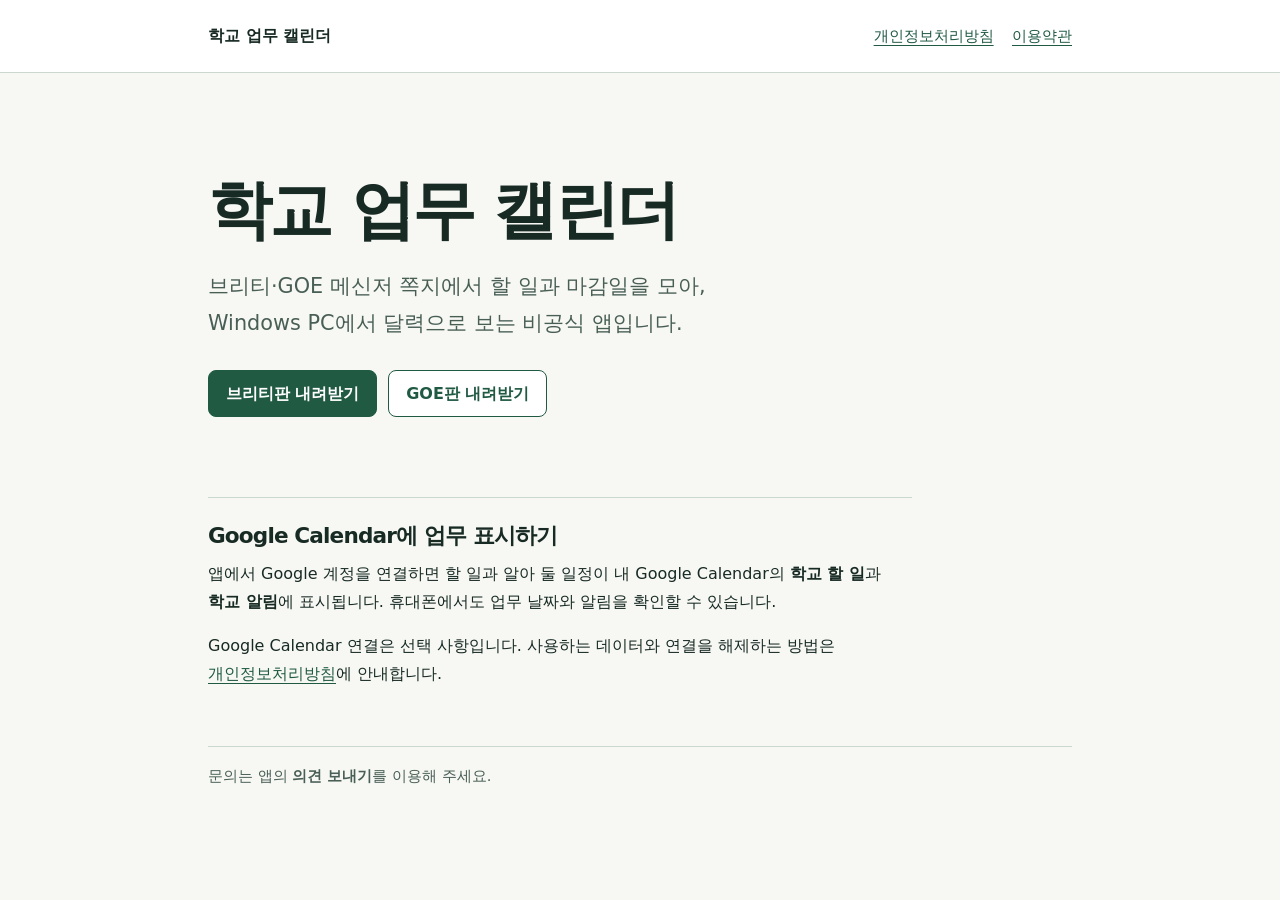
==== index.html @ 5df11e73 "Publish School Work Calendar information pages" ====
<!doctype html>
<html lang="ko">
<head>
  <meta charset="utf-8">
  <meta name="viewport" content="width=device-width, initial-scale=1">
  <meta name="description" content="브리티·GOE 메신저 쪽지에서 할 일과 마감일을 정리하는 Windows용 학교 업무 캘린더입니다.">
  <title>학교 업무 캘린더</title>
  <link rel="stylesheet" href="style.css">
</head>
<body>
  <header class="bar">
    <div class="wrap bar-inner">
      <a class="wordmark" href="./" aria-current="page">학교 업무 캘린더</a>
      <nav aria-label="안내"><a href="privacy.html">개인정보처리방침</a><a href="terms.html">이용약관</a></nav>
    </div>
  </header>
  <main class="wrap">
    <section class="intro">
      <h1>학교 업무 캘린더</h1>
      <p class="lead">브리티·GOE 메신저 쪽지에서 할 일과 마감일을 모아, Windows PC에서 달력으로 보는 비공식 앱입니다.</p>
      <div class="downloads">
        <a class="button" href="https://github.com/rndosd/brity-assistant-public/releases/latest">브리티판 내려받기</a>
        <a class="button secondary" href="https://github.com/rndosd/goe-messenger-calendar/releases/latest">GOE판 내려받기</a>
      </div>
    </section>
    <section class="details" aria-labelledby="google-title">
      <h2 id="google-title">Google Calendar에 업무 표시하기</h2>
      <p>앱에서 Google 계정을 연결하면 할 일과 알아 둘 일정이 내 Google Calendar의 <strong>학교 할 일</strong>과 <strong>학교 알림</strong>에 표시됩니다. 휴대폰에서도 업무 날짜와 알림을 확인할 수 있습니다.</p>
      <p>Google Calendar 연결은 선택 사항입니다. 사용하는 데이터와 연결을 해제하는 방법은 <a href="privacy.html">개인정보처리방침</a>에 안내합니다.</p>
    </section>
  </main>
  <footer class="wrap footer">문의는 앱의 <strong>의견 보내기</strong>를 이용해 주세요.</footer>
</body>
</html>
---- style.css ----
:root {
  color-scheme: light;
  --page: #f7f8f4;
  --surface: #fff;
  --ink: #182a24;
  --muted: #495f56;
  --rule: #cbd8cf;
  --accent: #205a43;
  --focus: #914900;
  font-family: "Malgun Gothic", "Apple SD Gothic Neo", system-ui, sans-serif;
}

* { box-sizing: border-box; }
body { margin: 0; color: var(--ink); background: var(--page); line-height: 1.75; word-break: keep-all; overflow-wrap: anywhere; }
a { color: var(--accent); text-underline-offset: .25em; }
a:hover { text-decoration-thickness: .13em; }
a:focus-visible { outline: 3px solid var(--focus); outline-offset: 4px; }
.wrap { width: min(100% - 2.5rem, 54rem); margin-inline: auto; }
.bar { background: var(--surface); border-bottom: 1px solid var(--rule); }
.bar-inner { min-height: 4.5rem; display: flex; flex-wrap: wrap; align-items: center; justify-content: space-between; gap: .25rem 1.5rem; padding-block: .7rem; }
.wordmark { font-weight: 700; color: var(--ink); text-decoration: none; }
nav { display: flex; flex-wrap: wrap; gap: .25rem 1.15rem; }
nav a { display: inline-flex; align-items: center; min-height: 2.75rem; font-size: .94rem; }
nav a[aria-current="page"] { font-weight: 700; }
.intro, .document { padding-top: clamp(3rem, 8vw, 6rem); }
h1, h2 { line-height: 1.3; letter-spacing: -.04em; }
h1 { margin: 0 0 1rem; font-size: clamp(2.2rem, 6.4vw, 4rem); }
h2 { margin: 2.4rem 0 .6rem; font-size: 1.35rem; }
p { margin: 0 0 1rem; }
.lead { max-width: 34rem; font-size: clamp(1.1rem, 2.6vw, 1.3rem); color: var(--muted); }
.downloads { display: flex; flex-wrap: wrap; gap: .7rem; margin-top: 1.8rem; }
.button { display: inline-flex; align-items: center; min-height: 2.75rem; padding: .55rem 1.05rem; border: 1px solid var(--accent); border-radius: .5rem; color: var(--surface); background: var(--accent); font-weight: 700; text-decoration: none; }
.button:hover { text-decoration: underline; }
.button.secondary { color: var(--accent); background: var(--surface); }
.details { max-width: 44rem; margin-top: clamp(3rem, 7vw, 5rem); padding: 1.5rem 0 .6rem; border-top: 1px solid var(--rule); }
.details h2 { margin-top: 0; }
.document { max-width: 46rem; padding-bottom: 4rem; }
.document h1 { font-size: clamp(2rem, 5vw, 3.2rem); }
.footer { margin-block: 2rem 3rem; padding-block: 1rem; border-top: 1px solid var(--rule); color: var(--muted); font-size: .92rem; }
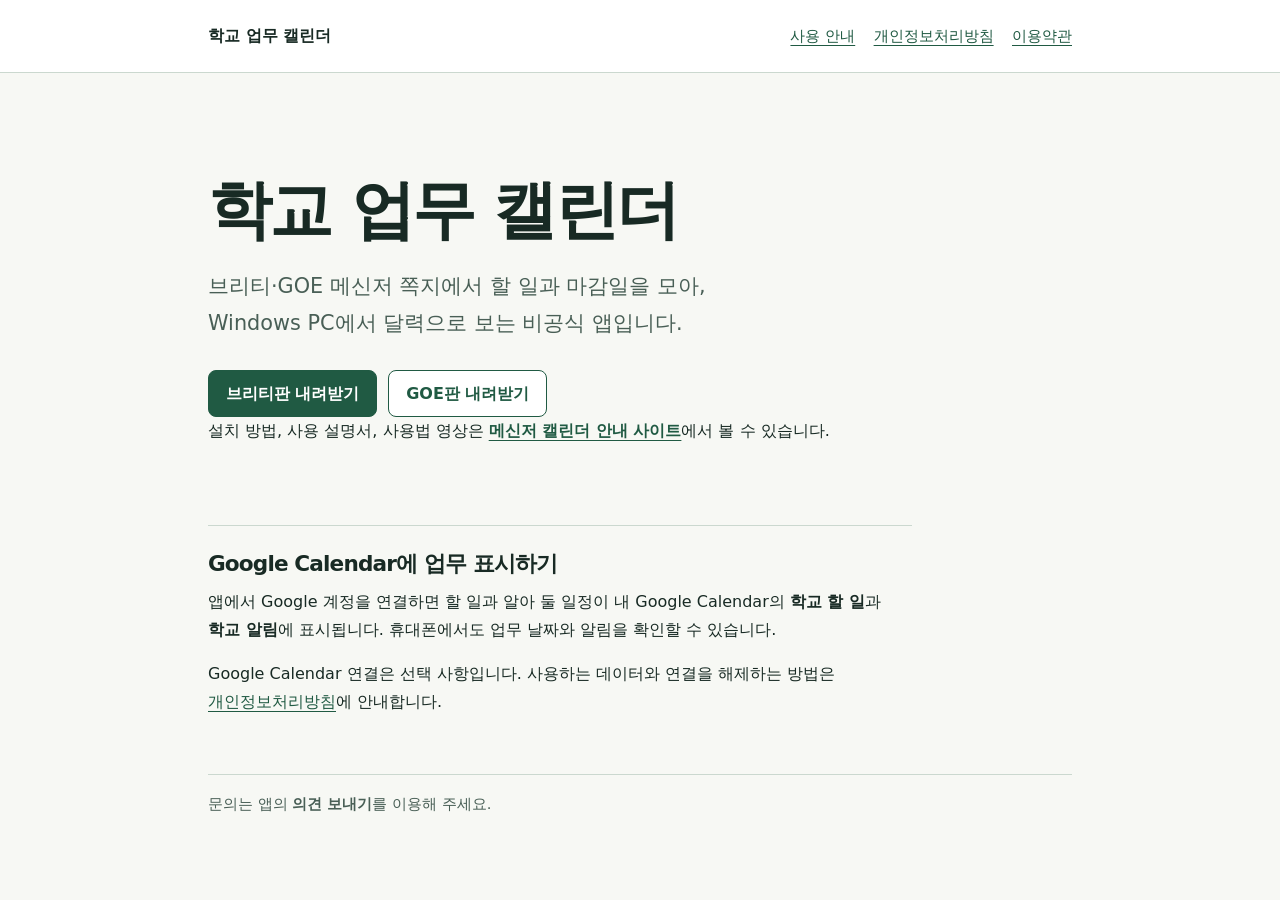
==== commit 6e728d31: "Link to the new calendar guide site Co-Authored-By: Claude Opus 5.5 <noreply@anthropic.com>" ====
--- a/index.html
+++ b/index.html
@@ -3,6 +3,7 @@
 <head>
   <meta charset="utf-8">
   <meta name="viewport" content="width=device-width, initial-scale=1">
+  <meta name="google-site-verification" content="KqSuwUnMEy8WofnQymeVDquGXQPVomraNEfgTocsI6Y">
   <meta name="description" content="브리티·GOE 메신저 쪽지에서 할 일과 마감일을 정리하는 Windows용 학교 업무 캘린더입니다.">
   <title>학교 업무 캘린더</title>
   <link rel="stylesheet" href="style.css">
@@ -11,7 +12,7 @@
   <header class="bar">
     <div class="wrap bar-inner">
       <a class="wordmark" href="./" aria-current="page">학교 업무 캘린더</a>
-      <nav aria-label="안내"><a href="privacy.html">개인정보처리방침</a><a href="terms.html">이용약관</a></nav>
+      <nav aria-label="안내"><a href="calendar/">사용 안내</a><a href="privacy.html">개인정보처리방침</a><a href="terms.html">이용약관</a></nav>
     </div>
   </header>
   <main class="wrap">
@@ -22,6 +23,7 @@
         <a class="button" href="https://github.com/rndosd/brity-assistant-public/releases/latest">브리티판 내려받기</a>
         <a class="button secondary" href="https://github.com/rndosd/goe-messenger-calendar/releases/latest">GOE판 내려받기</a>
       </div>
+      <p>설치 방법, 사용 설명서, 사용법 영상은 <a href="calendar/"><strong>메신저 캘린더 안내 사이트</strong></a>에서 볼 수 있습니다.</p>
     </section>
     <section class="details" aria-labelledby="google-title">
       <h2 id="google-title">Google Calendar에 업무 표시하기</h2>
